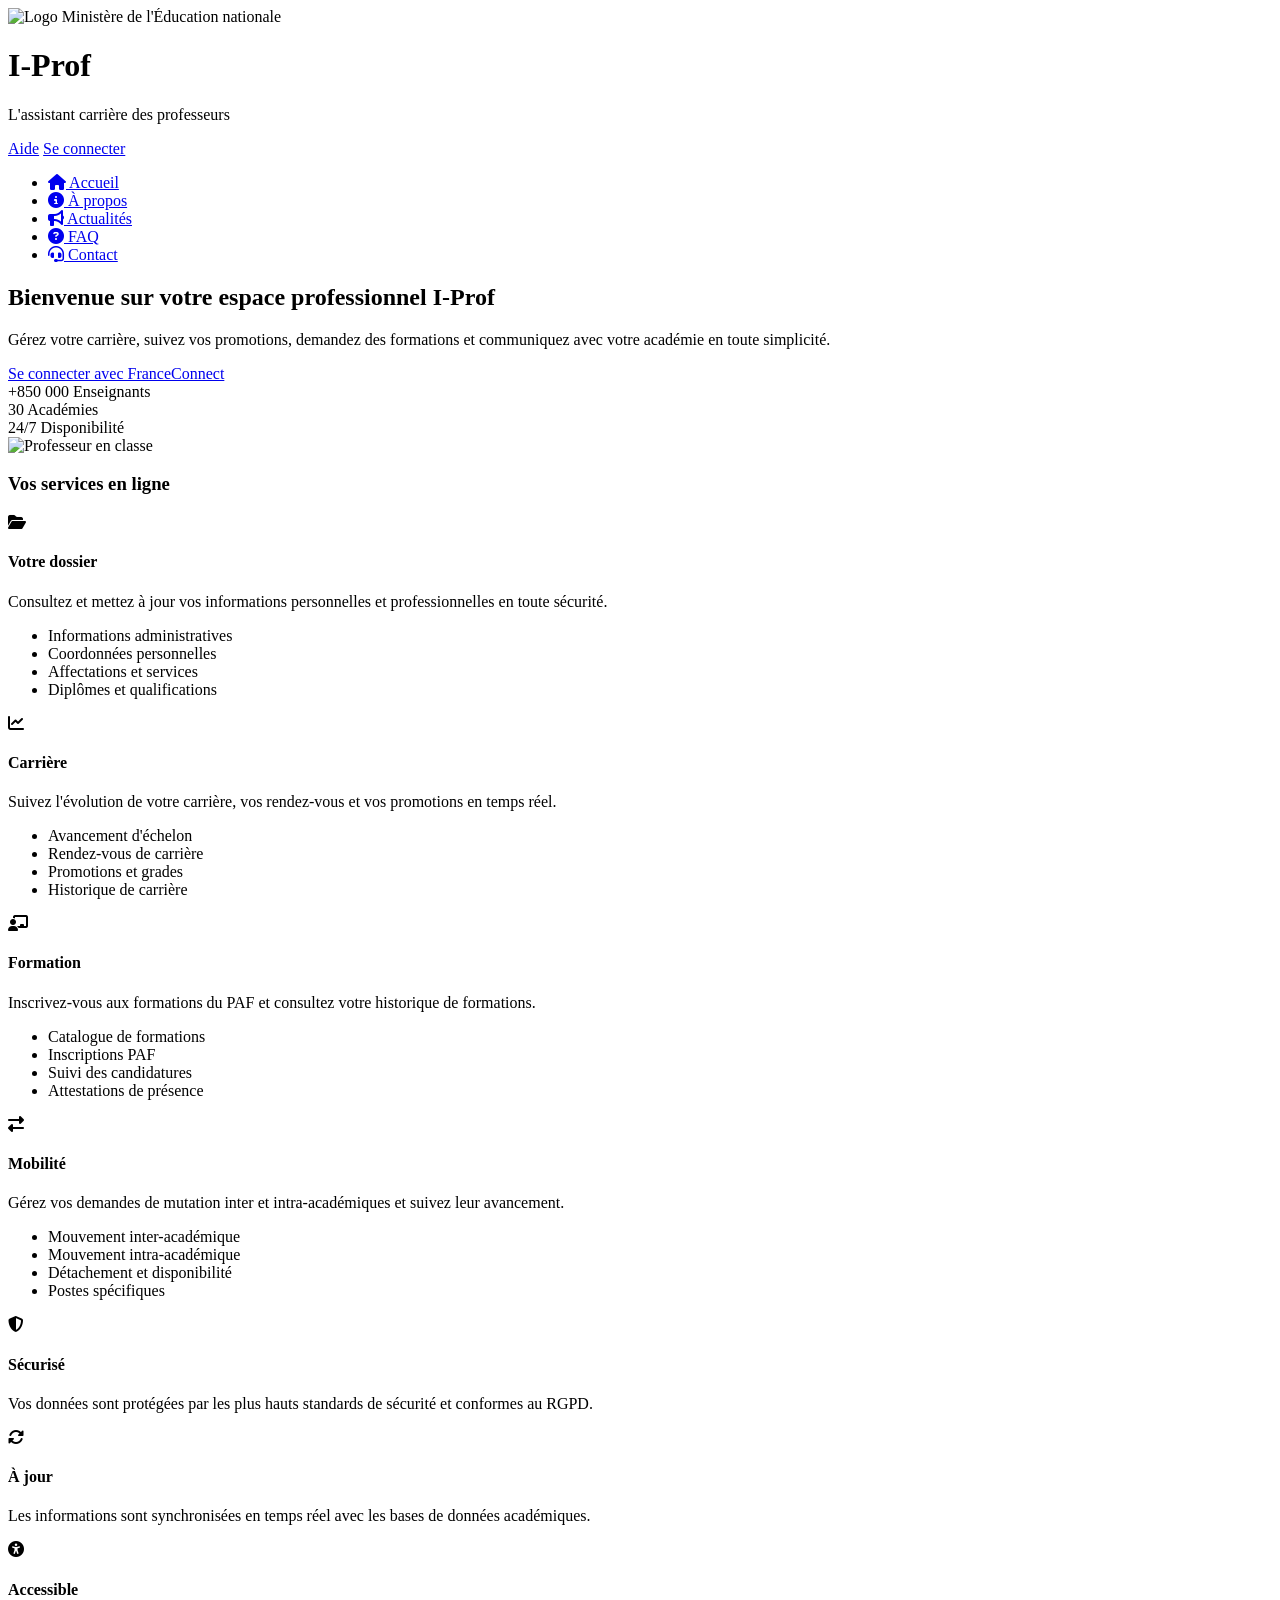
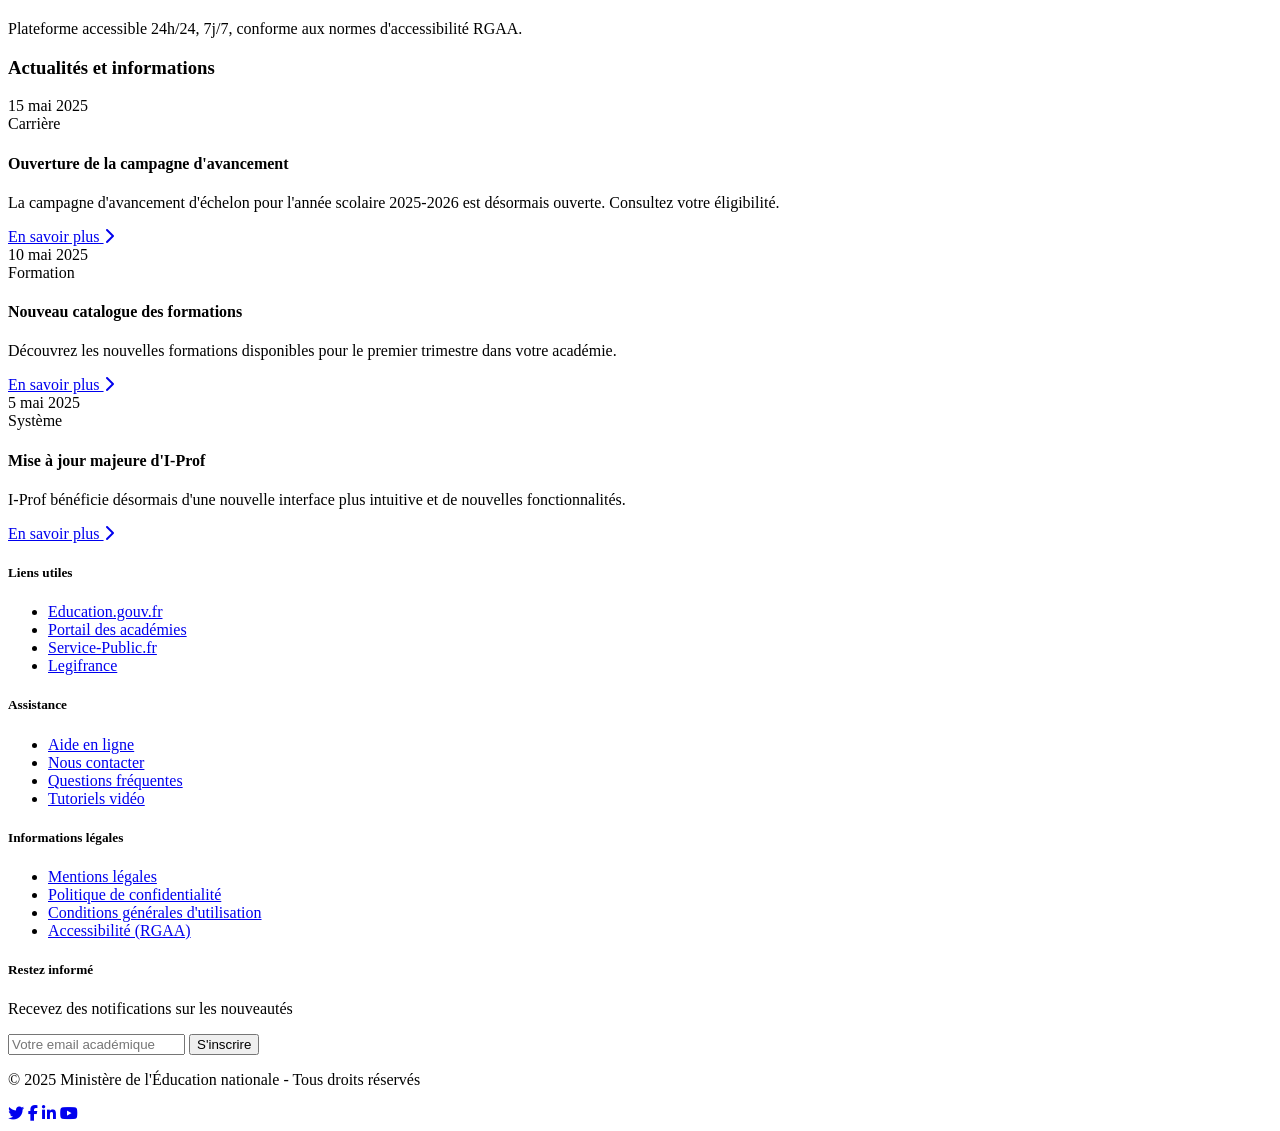
==== index.html @ 0e2a3ba4 "Add files via upload" ====
<!DOCTYPE html>
<html lang="fr">
<head>
    <meta charset="UTF-8">
    <meta name="viewport" content="width=device-width, initial-scale=1.0">
    <title>I-Prof - Portail des professionnels de l'éducation nationale</title>
    <link rel="preconnect" href="https://fonts.googleapis.com">
    <link rel="preconnect" href="https://fonts.gstatic.com" crossorigin>
    <link href="https://fonts.googleapis.com/css2?family=Marianne:wght@300;400;500;600;700&display=swap" rel="stylesheet">
    <link rel="stylesheet" href="https://cdnjs.cloudflare.com/ajax/libs/font-awesome/6.4.0/css/all.min.css">
    <link rel="stylesheet" href="./css/style.css">
</head>
<body>
    <header>
        <div class="header-top">
            <div class="container">
                <div class="logo-container">
                    <img src="https://external-content.duckduckgo.com/iu/?u=https%3A%2F%2Flogowik.com%2Fcontent%2Fuploads%2Fimages%2Fministere-de-leducation-nationale-et-de-la-jeunesse6395.logowik.com.webp&f=1&nofb=1&ipt=b1ed3ee914e44a2e9529ee1663fffe723475d403a9d250cb40515d42761a9820" alt="Logo Ministère de l'Éducation nationale" class="logo">
                    <div class="site-title">
                        <h1>I-Prof</h1>
                        <p>L'assistant carrière des professeurs</p>
                    </div>
                </div>
                <div class="nav-buttons">
                    <a href="./aide.html" class="btn btn-outline btn-help">Aide</a>
                    <a href="#" class="btn btn-primary btn-login">Se connecter</a>
                </div>
            </div>
        </div>
        <nav>
            <div class="container">
                <ul class="main-nav">
                    <li><a href="#" class="active"><i class="fas fa-home"></i> Accueil</a></li>
                    <li><a href="./about.html"><i class="fas fa-info-circle"></i> À propos</a></li>
                    <li><a href="./actualites.html"><i class="fas fa-bullhorn"></i> Actualités</a></li>
                    <li><a href="./faq.html"><i class="fas fa-question-circle"></i> FAQ</a></li>
                    <li><a href="./contact.html"><i class="fas fa-headset"></i> Contact</a></li>
                </ul>
            </div>
        </nav>
    </header>

    <main>
        <div class="container">
            <div class="hero">
                <div class="hero-content">
                    <h2>Bienvenue sur votre espace professionnel I-Prof</h2>
                    <p>Gérez votre carrière, suivez vos promotions, demandez des formations et communiquez avec votre académie en toute simplicité.</p>
                    <a href="#" class="btn btn-large btn-primary btn-login">Se connecter avec FranceConnect</a>
                    <div class="hero-stats">
                        <div class="stat-item">
                            <span class="stat-number">+850 000</span>
                            <span class="stat-label">Enseignants</span>
                        </div>
                        <div class="stat-item">
                            <span class="stat-number">30</span>
                            <span class="stat-label">Académies</span>
                        </div>
                        <div class="stat-item">
                            <span class="stat-number">24/7</span>
                            <span class="stat-label">Disponibilité</span>
                        </div>
                    </div>
                </div>
                <div class="hero-image">
                    <img src="https://images.unsplash.com/photo-1503676260728-1c00da094a0b?ixlib=rb-4.0.3&auto=format&fit=crop&w=600&q=80" alt="Professeur en classe">
                </div>
            </div>

            <div class="services">
                <h3 class="section-title">Vos services en ligne</h3>
                <div class="service-grid">
                    <div class="service-card">
                        <div class="service-icon"><i class="fas fa-folder-open"></i></div>
                        <h4>Votre dossier</h4>
                        <p>Consultez et mettez à jour vos informations personnelles et professionnelles en toute sécurité.</p>
                        <div class="service-hover">
                            <ul>
                                <li>Informations administratives</li>
                                <li>Coordonnées personnelles</li>
                                <li>Affectations et services</li>
                                <li>Diplômes et qualifications</li>
                            </ul>
                        </div>
                    </div>
                    <div class="service-card">
                        <div class="service-icon"><i class="fas fa-chart-line"></i></div>
                        <h4>Carrière</h4>
                        <p>Suivez l'évolution de votre carrière, vos rendez-vous et vos promotions en temps réel.</p>
                        <div class="service-hover">
                            <ul>
                                <li>Avancement d'échelon</li>
                                <li>Rendez-vous de carrière</li>
                                <li>Promotions et grades</li>
                                <li>Historique de carrière</li>
                            </ul>
                        </div>
                    </div>
                    <div class="service-card">
                        <div class="service-icon"><i class="fas fa-chalkboard-teacher"></i></div>
                        <h4>Formation</h4>
                        <p>Inscrivez-vous aux formations du PAF et consultez votre historique de formations.</p>
                        <div class="service-hover">
                            <ul>
                                <li>Catalogue de formations</li>
                                <li>Inscriptions PAF</li>
                                <li>Suivi des candidatures</li>
                                <li>Attestations de présence</li>
                            </ul>
                        </div>
                    </div>
                    <div class="service-card">
                        <div class="service-icon"><i class="fas fa-exchange-alt"></i></div>
                        <h4>Mobilité</h4>
                        <p>Gérez vos demandes de mutation inter et intra-académiques et suivez leur avancement.</p>
                        <div class="service-hover">
                            <ul>
                                <li>Mouvement inter-académique</li>
                                <li>Mouvement intra-académique</li>
                                <li>Détachement et disponibilité</li>
                                <li>Postes spécifiques</li>
                            </ul>
                        </div>
                    </div>
                </div>
            </div>

            <div class="features">
                <div class="feature">
                    <div class="feature-icon">
                        <i class="fas fa-shield-alt"></i>
                    </div>
                    <div class="feature-content">
                        <h4>Sécurisé</h4>
                        <p>Vos données sont protégées par les plus hauts standards de sécurité et conformes au RGPD.</p>
                    </div>
                </div>
                <div class="feature">
                    <div class="feature-icon">
                        <i class="fas fa-sync-alt"></i>
                    </div>
                    <div class="feature-content">
                        <h4>À jour</h4>
                        <p>Les informations sont synchronisées en temps réel avec les bases de données académiques.</p>
                    </div>
                </div>
                <div class="feature">
                    <div class="feature-icon">
                        <i class="fas fa-universal-access"></i>
                    </div>
                    <div class="feature-content">
                        <h4>Accessible</h4>
                        <p>Plateforme accessible 24h/24, 7j/7, conforme aux normes d'accessibilité RGAA.</p>
                    </div>
                </div>
            </div>

            <div class="news-section">
                <h3 class="section-title">Actualités et informations</h3>
                <div class="news-container">
                    <div class="news-item">
                        <div class="news-date">15 mai 2025</div>
                        <div class="news-tag">Carrière</div>
                        <h4>Ouverture de la campagne d'avancement</h4>
                        <p>La campagne d'avancement d'échelon pour l'année scolaire 2025-2026 est désormais ouverte. Consultez votre éligibilité.</p>
                        <a href="#" class="news-link">En savoir plus <i class="fas fa-chevron-right"></i></a>
                    </div>
                    <div class="news-item">
                        <div class="news-date">10 mai 2025</div>
                        <div class="news-tag">Formation</div>
                        <h4>Nouveau catalogue des formations</h4>
                        <p>Découvrez les nouvelles formations disponibles pour le premier trimestre dans votre académie.</p>
                        <a href="#" class="news-link">En savoir plus <i class="fas fa-chevron-right"></i></a>
                    </div>
                    <div class="news-item">
                        <div class="news-date">5 mai 2025</div>
                        <div class="news-tag">Système</div>
                        <h4>Mise à jour majeure d'I-Prof</h4>
                        <p>I-Prof bénéficie désormais d'une nouvelle interface plus intuitive et de nouvelles fonctionnalités.</p>
                        <a href="#" class="news-link">En savoir plus <i class="fas fa-chevron-right"></i></a>
                    </div>
                </div>
            </div>
        </div>
    </main>

    <footer>
        <div class="container">
            <div class="footer-content">
                <div class="footer-col">
                    <h5>Liens utiles</h5>
                    <ul>
                        <li><a href="https://www.education.gouv.fr/">Education.gouv.fr</a></li>
                        <li><a href="#">Portail des académies</a></li>
                        <li><a href="https://www.service-public.fr/">Service-Public.fr</a></li>
                        <li><a href="https://www.legifrance.gouv.fr/">Legifrance</a></li>
                    </ul>
                </div>
                <div class="footer-col">
                    <h5>Assistance</h5>
                    <ul>
                        <li><a href="#">Aide en ligne</a></li>
                        <li><a href="#">Nous contacter</a></li>
                        <li><a href="#">Questions fréquentes</a></li>
                        <li><a href="#">Tutoriels vidéo</a></li>
                    </ul>
                </div>
                <div class="footer-col">
                    <h5>Informations légales</h5>
                    <ul>
                        <li><a href="#">Mentions légales</a></li>
                        <li><a href="#">Politique de confidentialité</a></li>
                        <li><a href="#">Conditions générales d'utilisation</a></li>
                        <li><a href="#">Accessibilité (RGAA)</a></li>
                    </ul>
                </div>
                <div class="footer-col">
                    <h5>Restez informé</h5>
                    <p>Recevez des notifications sur les nouveautés</p>
                    <form class="newsletter-form">
                        <input type="email" placeholder="Votre email académique">
                        <button type="submit" class="btn btn-primary">S'inscrire</button>
                    </form>
                </div>
            </div>
            <div class="footer-bottom">
                <p>© 2025 Ministère de l'Éducation nationale - Tous droits réservés</p>
                <div class="footer-social">
                    <a href="#"><i class="fab fa-twitter"></i></a>
                    <a href="#"><i class="fab fa-facebook-f"></i></a>
                    <a href="#"><i class="fab fa-linkedin-in"></i></a>
                    <a href="#"><i class="fab fa-youtube"></i></a>
                </div>
            </div>
        </div>
    </footer>

    <script src="./js/scripts.js"></script>
</body>
</html>
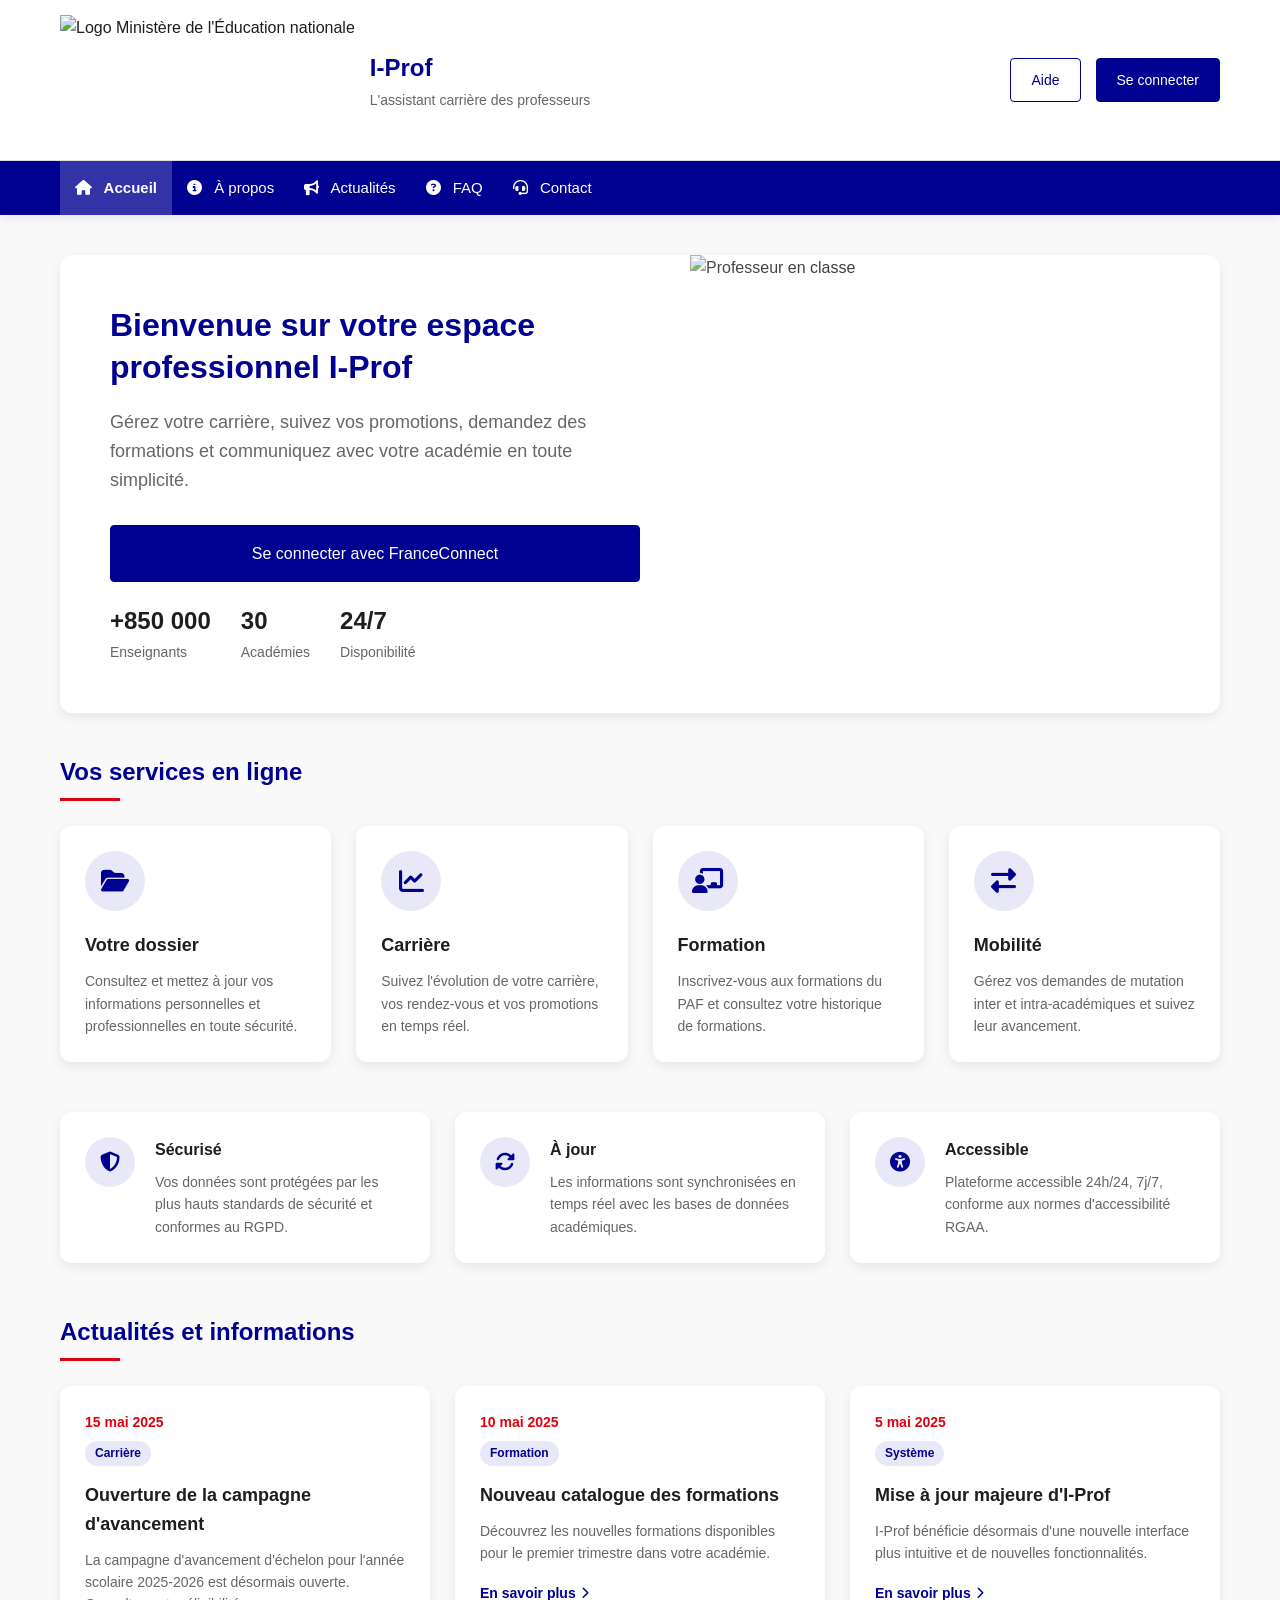
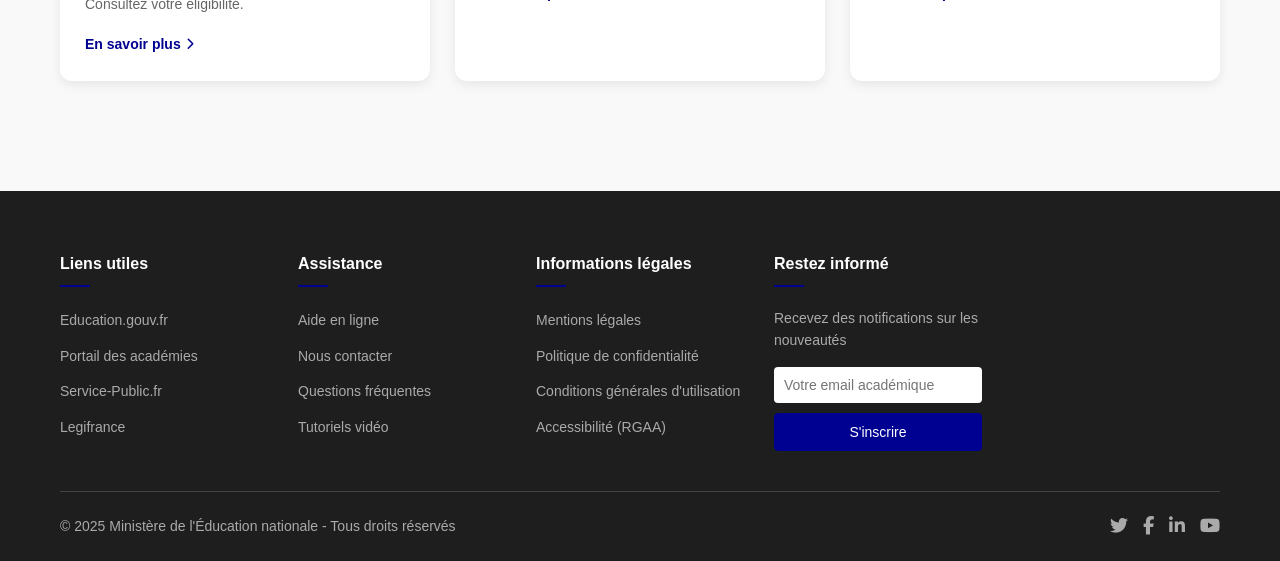
==== commit 9148eda9: "Update index.html" ====
--- a/index.html
+++ b/index.html
@@ -9,6 +9,7 @@
     <link href="https://fonts.googleapis.com/css2?family=Marianne:wght@300;400;500;600;700&display=swap" rel="stylesheet">
     <link rel="stylesheet" href="https://cdnjs.cloudflare.com/ajax/libs/font-awesome/6.4.0/css/all.min.css">
     <link rel="stylesheet" href="./css/style.css">
+    <link rel="icon" type="image/png" href="favicon.png">
 </head>
 <body>
     <header>
@@ -237,4 +238,4 @@
 
     <script src="./js/scripts.js"></script>
 </body>
-</html>+</html>
--- a/css/style.css
+++ b/css/style.css
@@ -0,0 +1,896 @@
+:root {
+            --blue-france: #000091;
+            --blue-france-hover: #1414a0;
+            --blue-france-light: #e8e8f8;
+            --red-france: #E1000F;
+            --white: #FFFFFF;
+            --light-gray: #F5F5FE;
+            --dark-gray: #1E1E1E;
+            --medium-gray: #666666;
+            --light-medium-gray: #8a8a8a;
+            --border-color: #DDDDE5;
+            --primary-font: 'Marianne', 'Arial', sans-serif;
+            --success-green: #1aa361;
+            --warning-orange: #e28813;
+            --box-shadow: 0 4px 12px rgba(0, 0, 0, 0.08);
+            --transition: all 0.3s ease;
+        }
+
+        * {
+            margin: 0;
+            padding: 0;
+            box-sizing: border-box;
+        }
+
+        body {
+            font-family: var(--primary-font);
+            color: var(--dark-gray);
+            line-height: 1.6;
+            background-color: #f9f9f9;
+            overflow-x: hidden;
+        }
+
+        a {
+            text-decoration: none;
+            color: var(--blue-france);
+            transition: var(--transition);
+        }
+
+        ul {
+            list-style: none;
+        }
+
+        .container {
+            max-width: 1200px;
+            margin: 0 auto;
+            padding: 0 20px;
+        }
+
+        .btn {
+            display: inline-block;
+            padding: 10px 20px;
+            border-radius: 4px;
+            font-weight: 500;
+            transition: var(--transition);
+            font-size: 14px;
+            border: none;
+            cursor: pointer;
+            text-align: center;
+        }
+
+        .btn-sm {
+            padding: 6px 12px;
+            font-size: 13px;
+        }
+
+        .btn-large {
+            padding: 15px 30px;
+            font-size: 16px;
+        }
+
+        .btn-block {
+            display: block;
+            width: 100%;
+        }
+
+        .btn-primary {
+            background-color: var(--blue-france);
+            color: var(--white);
+            border: 1px solid var(--blue-france);
+        }
+
+        .btn-primary:hover {
+            background-color: var(--blue-france-hover);
+        }
+
+        .btn-outline {
+            background-color: transparent;
+            color: var(--blue-france);
+            border: 1px solid var(--blue-france);
+        }
+
+        .btn-outline:hover {
+            background-color: var(--blue-france-light);
+        }
+
+        .btn-light {
+            background-color: var(--white);
+            color: var(--blue-france);
+            border: 1px solid var(--white);
+            box-shadow: 0 2px 6px rgba(0, 0, 0, 0.1);
+        }
+
+        .btn-light:hover {
+            background-color: #f0f0f0;
+        }
+
+        /* Header */
+        header {
+            background-color: var(--white);
+            box-shadow: 0 2px 10px rgba(0, 0, 0, 0.1);
+            position: relative;
+            z-index: 10;
+        }
+
+        .header-top {
+            padding: 15px 0;
+            border-bottom: 1px solid var(--border-color);
+        }
+
+        .header-top .container {
+            display: flex;
+            justify-content: space-between;
+            align-items: center;
+        }
+
+        .logo-container {
+            display: flex;
+            align-items: center;
+        }
+
+        .logo {
+            height: 130px;
+            margin-right: 15px;
+        }
+
+        .site-title h1 {
+            font-size: 24px;
+            color: var(--blue-france);
+            margin-bottom: 2px;
+            font-weight: 700;
+        }
+
+        .site-title p {
+            font-size: 14px;
+            color: var(--medium-gray);
+        }
+
+        .nav-buttons {
+            display: flex;
+            gap: 15px;
+        }
+
+        /* Main navigation */
+        nav {
+            padding: 0;
+            background-color: var(--blue-france);
+        }
+
+        .main-nav {
+            display: flex;
+            list-style: none;
+        }
+
+        .main-nav li a {
+            color: var(--white);
+            text-decoration: none;
+            padding: 15px;
+            display: block;
+            transition: var(--transition);
+            font-size: 15px;
+            font-weight: 500;
+        }
+
+        .main-nav li a:hover {
+            background-color: rgba(255, 255, 255, 0.1);
+        }
+
+        .main-nav li a.active {
+            background-color: rgba(255, 255, 255, 0.2);
+            font-weight: 600;
+        }
+
+        .main-nav li a i {
+            margin-right: 8px;
+        }
+
+        /* Main content */
+        main {
+            padding: 40px 0 60px;
+        }
+
+        /* Hero section */
+        .hero {
+            display: flex;
+            background-color: var(--white);
+            border-radius: 12px;
+            overflow: hidden;
+            margin-bottom: 40px;
+            box-shadow: var(--box-shadow);
+        }
+
+        .hero-content {
+            flex: 1;
+            padding: 50px;
+            display: flex;
+            flex-direction: column;
+            justify-content: center;
+        }
+
+        .hero-content h2 {
+            font-size: 32px;
+            margin-bottom: 20px;
+            color: var(--blue-france);
+            line-height: 1.3;
+        }
+
+        .hero-content p {
+            font-size: 18px;
+            margin-bottom: 30px;
+            color: var(--medium-gray);
+        }
+
+        .hero-stats {
+            display: flex;
+            gap: 30px;
+            margin-top: 20px;
+        }
+
+        .stat-item {
+            display: flex;
+            flex-direction: column;
+        }
+
+        .stat-number {
+            font-size: 24px;
+            font-weight: 700;
+            color: var(--dark-gray);
+        }
+
+        .stat-label {
+            font-size: 14px;
+            color: var(--medium-gray);
+        }
+
+        .hero-image {
+            flex: 1;
+            overflow: hidden;
+            position: relative;
+        }
+
+        .hero-image::after {
+            content: '';
+            position: absolute;
+            top: 0;
+            left: 0;
+            width: 100%;
+            height: 100%;
+            background: linear-gradient(90deg, rgba(255,255,255,0.2) 0%, rgba(0,0,0,0) 100%);
+        }
+
+        .hero-image img {
+            width: 100%;
+            height: 100%;
+            object-fit: cover;
+        }
+
+        /* Section title */
+        .section-title {
+            font-size: 24px;
+            margin-bottom: 25px;
+            color: var(--blue-france);
+            position: relative;
+            padding-bottom: 10px;
+            font-weight: 600;
+        }
+
+        .section-title:after {
+            content: '';
+            position: absolute;
+            bottom: 0;
+            left: 0;
+            width: 60px;
+            height: 3px;
+            background-color: var(--red-france);
+        }
+
+        /* Services */
+        .services {
+            margin-bottom: 50px;
+        }
+
+        .service-grid {
+            display: grid;
+            grid-template-columns: repeat(auto-fill, minmax(260px, 1fr));
+            gap: 25px;
+        }
+
+        .service-card {
+            background-color: var(--white);
+            border-radius: 12px;
+            padding: 25px;
+            transition: var(--transition);
+            box-shadow: var(--box-shadow);
+            position: relative;
+            overflow: hidden;
+            cursor: pointer;
+        }
+
+        .service-card:hover {
+            transform: translateY(-5px);
+            box-shadow: 0 10px 20px rgba(0, 0, 0, 0.1);
+        }
+
+        .service-icon {
+            width: 60px;
+            height: 60px;
+            background-color: var(--blue-france-light);
+            border-radius: 50%;
+            display: flex;
+            align-items: center;
+            justify-content: center;
+            margin-bottom: 20px;
+        }
+
+        .service-icon i {
+            font-size: 25px;
+            color: var(--blue-france);
+        }
+
+        .service-card h4 {
+            font-size: 18px;
+            margin-bottom: 10px;
+            color: var(--dark-gray);
+        }
+
+        .service-card p {
+            font-size: 14px;
+            color: var(--medium-gray);
+        }
+
+        .service-hover {
+            position: absolute;
+            top: 0;
+            left: 0;
+            width: 100%;
+            height: 100%;
+            background-color: var(--blue-france);
+            color: var(--white);
+            display: flex;
+            flex-direction: column;
+            justify-content: center;
+            padding: 25px;
+            opacity: 0;
+            transform: translateY(20px);
+            transition: all 0.4s ease;
+            border-radius: 12px;
+        }
+
+        .service-card:hover .service-hover {
+            opacity: 1;
+            transform: translateY(0);
+        }
+
+        .service-hover ul {
+            list-style: none;
+        }
+
+        .service-hover ul li {
+            position: relative;
+            padding-left: 20px;
+            margin-bottom: 10px;
+            font-size: 14px;
+        }
+
+        .service-hover ul li:before {
+            content: '\f00c';
+            font-family: 'Font Awesome 5 Free';
+            font-weight: 900;
+            position: absolute;
+            left: 0;
+            color: var(--white);
+        }
+
+        /* Features */
+        .features {
+            display: grid;
+            grid-template-columns: repeat(auto-fill, minmax(300px, 1fr));
+            gap: 25px;
+            margin-bottom: 50px;
+        }
+
+        .feature {
+            display: flex;
+            align-items: flex-start;
+            background-color: var(--white);
+            padding: 25px;
+            border-radius: 12px;
+            box-shadow: var(--box-shadow);
+        }
+
+        .feature-icon {
+            width: 50px;
+            height: 50px;
+            background-color: var(--blue-france-light);
+            border-radius: 50%;
+            display: flex;
+            align-items: center;
+            justify-content: center;
+            margin-right: 20px;
+            flex-shrink: 0;
+        }
+
+        .feature-icon i {
+            font-size: 20px;
+            color: var(--blue-france);
+        }
+
+        .feature-content h4 {
+            font-size: 16px;
+            margin-bottom: 8px;
+            color: var(--dark-gray);
+        }
+
+        .feature-content p {
+            font-size: 14px;
+            color: var(--medium-gray);
+        }
+
+        /* News section */
+        .news-section {
+            margin-bottom: 50px;
+        }
+
+        .news-container {
+            display: grid;
+            grid-template-columns: repeat(auto-fill, minmax(340px, 1fr));
+            gap: 25px;
+        }
+
+        .news-item {
+            background-color: var(--white);
+            border-radius: 12px;
+            padding: 25px;
+            box-shadow: var(--box-shadow);
+            transition: var(--transition);
+            position: relative;
+            overflow: hidden;
+        }
+
+        .news-item:hover {
+            transform: translateY(-5px);
+            box-shadow: 0 10px 20px rgba(0, 0, 0, 0.1);
+        }
+
+        .news-date {
+            color: var(--red-france);
+            font-size: 14px;
+            font-weight: 600;
+            margin-bottom: 5px;
+        }
+
+        .news-tag {
+            display: inline-block;
+            background-color: var(--blue-france-light);
+            color: var(--blue-france);
+            font-size: 12px;
+            font-weight: 600;
+            padding: 3px 10px;
+            border-radius: 20px;
+            margin-bottom: 15px;
+        }
+
+        .news-item h4 {
+            font-size: 18px;
+            margin-bottom: 10px;
+            color: var(--dark-gray);
+        }
+
+        .news-item p {
+            color: var(--medium-gray);
+            font-size: 14px;
+            margin-bottom: 15px;
+        }
+
+        .news-link {
+            color: var(--blue-france);
+            text-decoration: none;
+            font-size: 14px;
+            font-weight: 600;
+            display: inline-flex;
+            align-items: center;
+        }
+
+        .news-link i {
+            margin-left: 5px;
+            transition: var(--transition);
+            font-size: 12px;
+        }
+
+        .news-link:hover {
+            color: var(--blue-france-hover);
+        }
+
+        .news-link:hover i {
+            transform: translateX(3px);
+        }
+
+        /* Footer */
+        footer {
+            background-color: var(--dark-gray);
+            color: var(--white);
+            padding: 60px 0 20px;
+        }
+
+        .footer-content {
+            display: grid;
+            grid-template-columns: repeat(auto-fill, minmax(200px, 1fr));
+            gap: 30px;
+            margin-bottom: 40px;
+        }
+
+        .footer-col h5 {
+            font-size: 16px;
+            margin-bottom: 20px;
+            color: var(--white);
+            position: relative;
+            padding-bottom: 10px;
+        }
+
+        .footer-col h5:after {
+            content: '';
+            position: absolute;
+            bottom: 0;
+            left: 0;
+            width: 30px;
+            height: 2px;
+            background-color: var(--blue-france);
+        }
+
+        .footer-col ul li {
+            margin-bottom: 10px;
+        }
+
+        .footer-col ul li a {
+            color: #aaa;
+            text-decoration: none;
+            font-size: 14px;
+            transition: var(--transition);
+        }
+
+        .footer-col ul li a:hover {
+            color: var(--white);
+        }
+
+        .footer-col p {
+            color: #aaa;
+            font-size: 14px;
+            margin-bottom: 15px;
+        }
+
+        .newsletter-form {
+            display: flex;
+            flex-direction: column;
+            gap: 10px;
+        }
+
+        .newsletter-form input {
+            padding: 10px;
+            border-radius: 4px;
+            border: none;
+            font-size: 14px;
+        }
+
+        .footer-bottom {
+            display: flex;
+            justify-content: space-between;
+            align-items: center;
+            padding-top: 20px;
+            border-top: 1px solid #444;
+        }
+
+        .footer-logo img {
+            height: 40px;
+        }
+
+        .footer-bottom p {
+            font-size: 14px;
+            color: #aaa;
+        }
+
+        .footer-social {
+            display: flex;
+            gap: 15px;
+        }
+
+        .footer-social a {
+            color: #aaa;
+            font-size: 18px;
+            transition: var(--transition);
+        }
+
+        .footer-social a:hover {
+            color: var(--white);
+        }
+
+        /* Login Modal */
+        .login-modal {
+            position: fixed;
+            top: 0;
+            left: 0;
+            width: 100%;
+            height: 100%;
+            background-color: rgba(0, 0, 0, 0.5);
+            display: flex;
+            justify-content: center;
+            align-items: center;
+            z-index: 1000;
+        }
+
+        .modal-content {
+            background-color: var(--white);
+            padding: 30px;
+            border-radius: 12px;
+            width: 100%;
+            max-width: 450px;
+            position: relative;
+            box-shadow: 0 10px 25px rgba(0, 0, 0, 0.2);
+        }
+
+        .close-btn {
+            position: absolute;
+            top: 15px;
+            right: 15px;
+            font-size: 24px;
+            cursor: pointer;
+            color: var(--medium-gray);
+            transition: var(--transition);
+        }
+
+        .close-btn:hover {
+            color: var(--dark-gray);
+        }
+
+        .login-options {
+            margin: 20px 0;
+        }
+
+        .franceconnect-btn {
+            display: flex;
+            align-items: center;
+            justify-content: center;
+            width: 100%;
+            padding: 12px;
+            background-color: var(--white);
+            border: 1px solid var(--border-color);
+            border-radius: 4px;
+            cursor: pointer;
+            transition: var(--transition);
+            font-size: 15px;
+            font-weight: 500;
+        }
+
+        .franceconnect-btn:hover {
+            background-color: var(--light-gray);
+        }
+
+        .franceconnect-btn img {
+            height: 50px;
+            margin-right: 10px;
+        }
+
+        .separator {
+            text-align: center;
+            margin: 20px 0;
+            color: var(--medium-gray);
+            position: relative;
+        }
+
+        .separator:before, .separator:after {
+            content: "";
+            position: absolute;
+            top: 50%;
+            width: 45%;
+            height: 1px;
+            background-color: var(--border-color);
+        }
+
+        .separator:before {
+            left: 0;
+        }
+
+        .separator:after {
+            right: 0;
+        }
+
+        .form-group {
+            margin-bottom: 20px;
+        }
+
+        .form-group label {
+            display: block;
+            margin-bottom: 8px;
+            font-weight: 500;
+            font-size: 14px;
+        }
+
+        .form-group input {
+            width: 100%;
+            padding: 12px 15px;
+            border: 1px solid var(--border-color);
+            border-radius: 4px;
+            font-size: 15px;
+            transition: var(--transition);
+        }
+
+        .form-group input:focus {
+            border-color: var(--blue-france);
+            outline: none;
+            box-shadow: 0 0 0 2px rgba(0, 0, 145, 0.1);
+        }
+
+        .form-actions {
+            margin-top: 30px;
+        }
+
+        .form-actions .btn {
+            width: 100%;
+            padding: 12px;
+            font-size: 16px;
+        }
+
+        .form-links {
+            margin-top: 20px;
+            text-align: center;
+        }
+
+        .form-links a {
+            color: var(--blue-france);
+            text-decoration: none;
+            font-size: 14px;
+        }
+
+        .form-links a:hover {
+            text-decoration: underline;
+        }
+
+        /* Notifications */
+        .notification {
+            position: fixed;
+            top: 20px;
+            right: 20px;
+            padding: 15px 25px;
+            border-radius: 4px;
+            color: var(--white);
+            font-weight: 500;
+            z-index: 1100;
+            animation: slideIn 0.3s ease-out forwards;
+            box-shadow: 0 5px 15px rgba(0, 0, 0, 0.2);
+        }
+
+        .notification.success {
+            background-color: var(--success-green);
+        }
+
+        .notification.error {
+            background-color: var(--red-france);
+        }
+
+        .notification.warning {
+            background-color: var(--warning-orange);
+        }
+
+        .notification.hiding {
+            animation: slideOut 0.5s ease-in forwards;
+        }
+
+        /* Loading spinner */
+        .loading-overlay {
+            position: fixed;
+            top: 0;
+            left: 0;
+            width: 100%;
+            height: 100%;
+            background-color: rgba(255, 255, 255, 0.8);
+            display: flex;
+            justify-content: center;
+            align-items: center;
+            z-index: 9999;
+        }
+            
+        .spinner {
+            width: 70px;
+            text-align: center;
+        }
+            
+        .spinner > div {
+            width: 18px;
+            height: 18px;
+            background-color: var(--blue-france);
+            border-radius: 100%;
+            display: inline-block;
+            animation: sk-bouncedelay 1.4s infinite ease-in-out both;
+            margin: 0 3px;
+        }
+            
+        .spinner .bounce1 {
+            animation-delay: -0.32s;
+        }
+            
+        .spinner .bounce2 {
+            animation-delay: -0.16s;
+        }
+
+        @keyframes sk-bouncedelay {
+            0%, 80%, 100% { 
+                transform: scale(0);
+            } 40% { 
+                transform: scale(1.0);
+            }
+        }
+
+        @keyframes slideIn {
+            from {
+                transform: translateX(100%);
+                opacity: 0;
+            }
+            to {
+                transform: translateX(0);
+                opacity: 1;
+            }
+        }
+
+        @keyframes slideOut {
+            from {
+                transform: translateX(0);
+                opacity: 1;
+            }
+            to {
+                transform: translateX(100%);
+                opacity: 0;
+            }
+        }
+
+        /* Responsive adjustments */
+        @media screen and (max-width: 992px) {
+            .hero {
+                flex-direction: column;
+            }
+            
+            .hero-content {
+                padding: 40px;
+            }
+        }
+
+        @media screen and (max-width: 768px) {
+            .main-nav {
+                flex-wrap: wrap;
+            }
+            
+            .main-nav li {
+                flex: 1 0 33.33%;
+            }
+        }
+
+        @media screen and (max-width: 576px) {
+            .header-top .container {
+                flex-direction: column;
+                gap: 15px;
+            }
+            
+            .main-nav li {
+                flex: 1 0 50%;
+            }
+            
+            .service-grid,
+            .news-container,
+            .features,
+            .testimonial-container {
+                grid-template-columns: 1fr;
+            }
+            
+            .footer-content {
+                grid-template-columns: 1fr;
+            }
+            
+            .footer-bottom {
+                flex-direction: column;
+                gap: 15px;
+                text-align: center;
+            }
+            
+            .hero-stats {
+                flex-direction: column;
+                gap: 15px;
+            }
+        }
